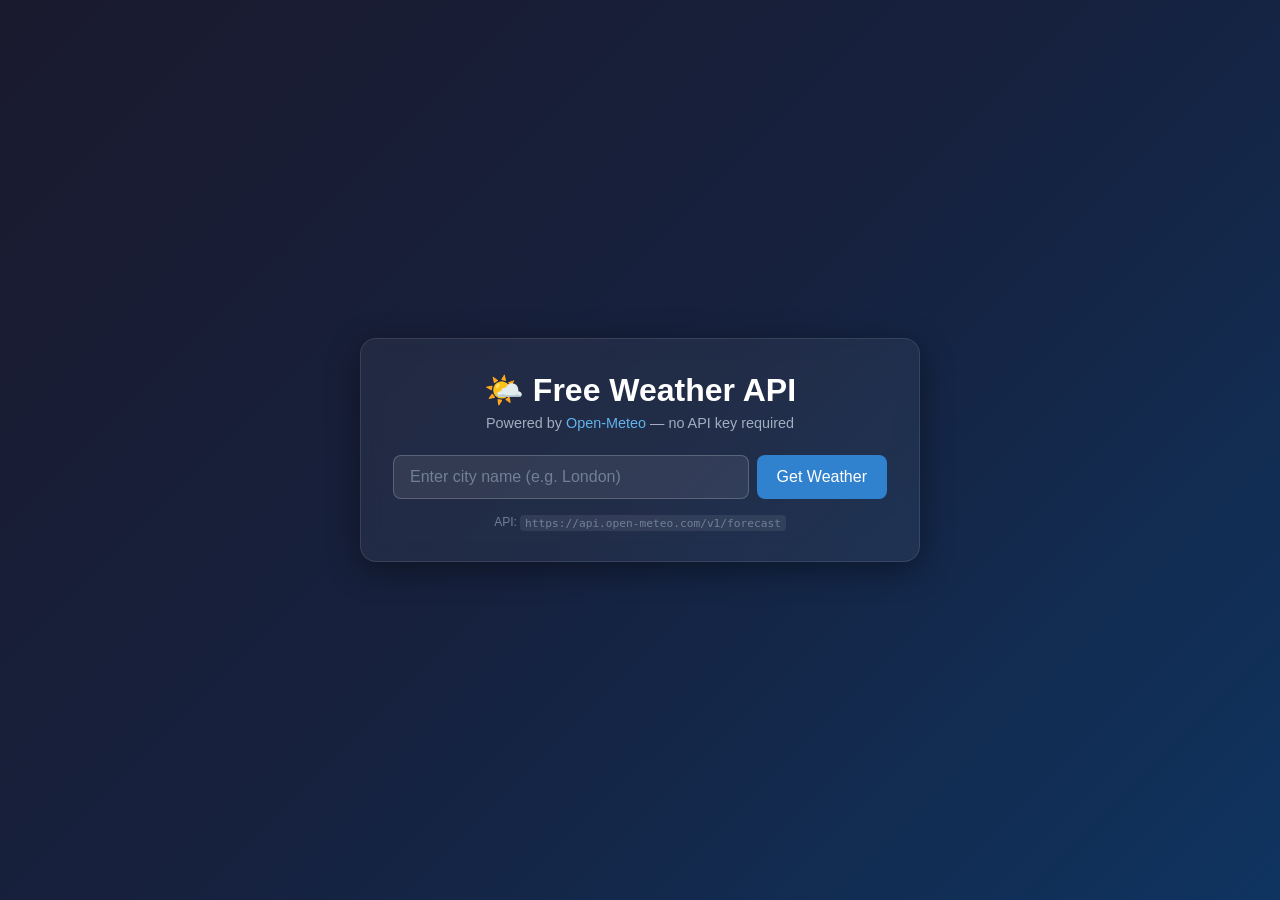
==== index.html @ 9136486c "Add free Open-Meteo weather API integration (no API key required) Co-authored-by: digitalempire7 <25" ====
<!DOCTYPE html>
<html lang="en">
<head>
  <meta charset="UTF-8" />
  <meta name="viewport" content="width=device-width, initial-scale=1.0" />
  <title>Free Weather API – Digital Empire</title>
  <link rel="stylesheet" href="style.css" />
</head>
<body>
  <div class="container">
    <h1>🌤️ Free Weather API</h1>
    <p class="subtitle">Powered by <a href="https://open-meteo.com/" target="_blank">Open-Meteo</a> — no API key required</p>

    <div class="search-box">
      <input
        type="text"
        id="city-input"
        placeholder="Enter city name (e.g. London)"
        aria-label="City name"
      />
      <button id="search-btn">Get Weather</button>
    </div>

    <div id="error-msg" class="error" hidden></div>

    <div id="result-card" class="card" hidden>
      <h2 id="city-name"></h2>
      <div class="weather-grid">
        <div class="weather-item">
          <span class="label">Temperature</span>
          <span id="temperature" class="value"></span>
        </div>
        <div class="weather-item">
          <span class="label">Feels Like</span>
          <span id="feels-like" class="value"></span>
        </div>
        <div class="weather-item">
          <span class="label">Wind Speed</span>
          <span id="wind-speed" class="value"></span>
        </div>
        <div class="weather-item">
          <span class="label">Humidity</span>
          <span id="humidity" class="value"></span>
        </div>
        <div class="weather-item">
          <span class="label">Condition</span>
          <span id="condition" class="value"></span>
        </div>
        <div class="weather-item">
          <span class="label">UV Index</span>
          <span id="uv-index" class="value"></span>
        </div>
      </div>
    </div>

    <p class="note">API: <code>https://api.open-meteo.com/v1/forecast</code></p>
  </div>

  <script src="app.js"></script>
</body>
</html>
---- style.css ----
* {
  box-sizing: border-box;
  margin: 0;
  padding: 0;
}

body {
  font-family: 'Segoe UI', Tahoma, Geneva, Verdana, sans-serif;
  background: linear-gradient(135deg, #1a1a2e 0%, #16213e 50%, #0f3460 100%);
  min-height: 100vh;
  display: flex;
  align-items: center;
  justify-content: center;
  color: #e0e0e0;
}

.container {
  background: rgba(255, 255, 255, 0.05);
  backdrop-filter: blur(10px);
  border: 1px solid rgba(255, 255, 255, 0.1);
  border-radius: 16px;
  padding: 2rem;
  width: 100%;
  max-width: 560px;
  text-align: center;
  box-shadow: 0 8px 32px rgba(0, 0, 0, 0.4);
}

h1 {
  font-size: 2rem;
  margin-bottom: 0.4rem;
  color: #ffffff;
}

.subtitle {
  font-size: 0.9rem;
  color: #a0aec0;
  margin-bottom: 1.5rem;
}

.subtitle a {
  color: #63b3ed;
  text-decoration: none;
}

.subtitle a:hover {
  text-decoration: underline;
}

.search-box {
  display: flex;
  gap: 0.5rem;
  margin-bottom: 1rem;
}

#city-input {
  flex: 1;
  padding: 0.75rem 1rem;
  border: 1px solid rgba(255, 255, 255, 0.2);
  border-radius: 8px;
  background: rgba(255, 255, 255, 0.08);
  color: #ffffff;
  font-size: 1rem;
  outline: none;
  transition: border-color 0.2s;
}

#city-input::placeholder {
  color: #718096;
}

#city-input:focus {
  border-color: #63b3ed;
}

#search-btn {
  padding: 0.75rem 1.25rem;
  background: #3182ce;
  color: #ffffff;
  border: none;
  border-radius: 8px;
  font-size: 1rem;
  cursor: pointer;
  transition: background 0.2s;
  white-space: nowrap;
}

#search-btn:hover {
  background: #2b6cb0;
}

#search-btn:disabled {
  background: #4a5568;
  cursor: not-allowed;
}

.error {
  background: rgba(245, 101, 101, 0.15);
  border: 1px solid rgba(245, 101, 101, 0.4);
  border-radius: 8px;
  padding: 0.75rem 1rem;
  color: #fc8181;
  margin-bottom: 1rem;
  font-size: 0.9rem;
}

.card {
  background: rgba(255, 255, 255, 0.07);
  border: 1px solid rgba(255, 255, 255, 0.12);
  border-radius: 12px;
  padding: 1.5rem;
  margin-bottom: 1rem;
  text-align: left;
}

.card h2 {
  font-size: 1.4rem;
  margin-bottom: 1rem;
  text-align: center;
  color: #ffffff;
}

.weather-grid {
  display: grid;
  grid-template-columns: 1fr 1fr;
  gap: 0.75rem;
}

.weather-item {
  background: rgba(255, 255, 255, 0.05);
  border-radius: 8px;
  padding: 0.75rem;
  display: flex;
  flex-direction: column;
  gap: 0.25rem;
}

.label {
  font-size: 0.75rem;
  text-transform: uppercase;
  letter-spacing: 0.05em;
  color: #a0aec0;
}

.value {
  font-size: 1.1rem;
  font-weight: 600;
  color: #ffffff;
}

.note {
  font-size: 0.75rem;
  color: #718096;
  margin-top: 0.5rem;
}

.note code {
  font-size: 0.7rem;
  background: rgba(255, 255, 255, 0.08);
  padding: 0.1rem 0.3rem;
  border-radius: 4px;
  word-break: break-all;
}

@media (max-width: 480px) {
  .container {
    margin: 1rem;
    padding: 1.5rem;
  }

  .weather-grid {
    grid-template-columns: 1fr;
  }
}
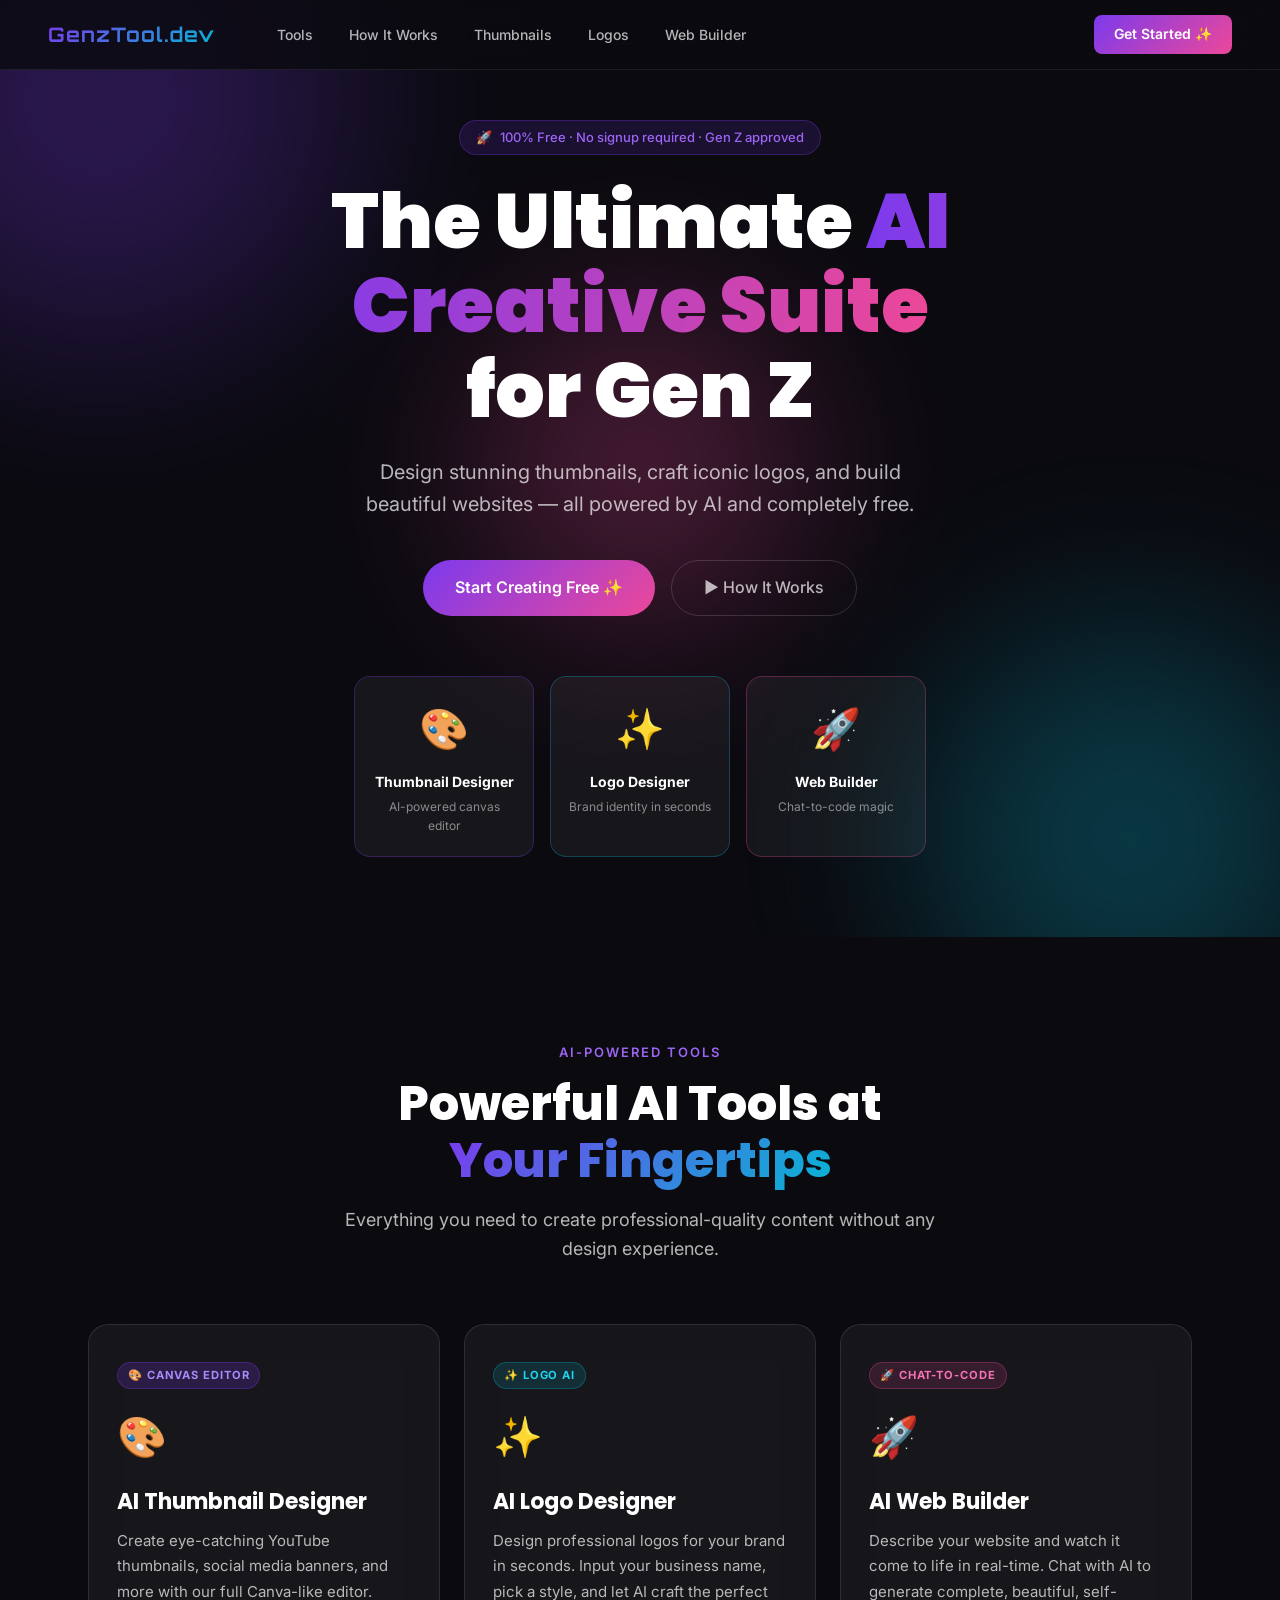
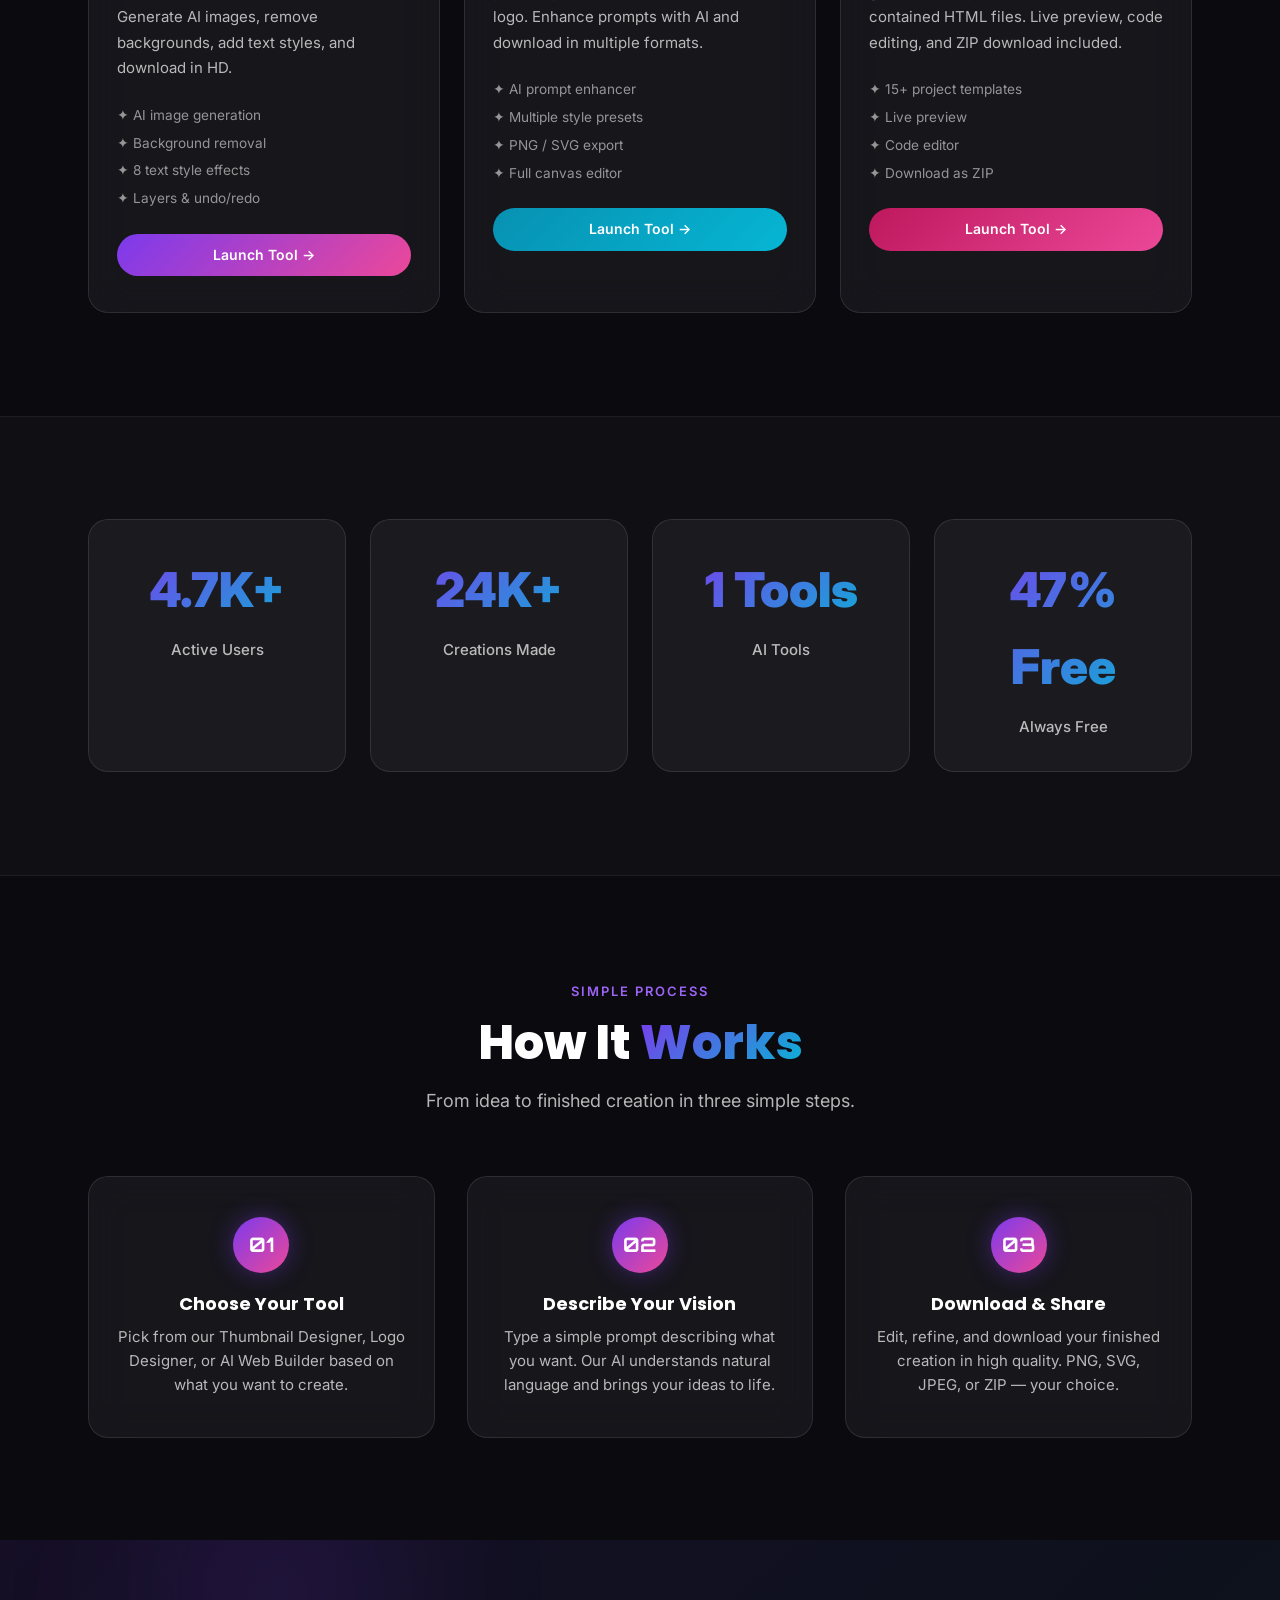
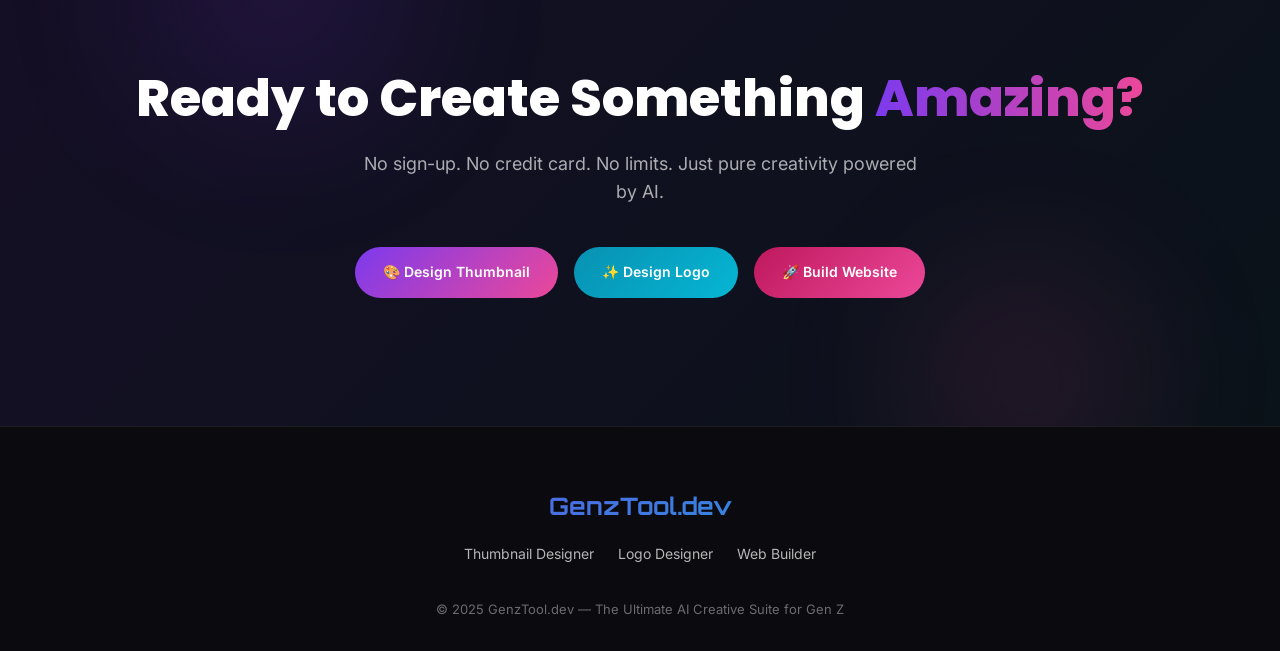
==== commit c11dc61e: "Add AI Thumbnail Designer editor page Full Canva-like canvas editor using Fabric.js 5.3.0 with dark " ====
--- a/index.html
+++ b/index.html
@@ -1,61 +1,443 @@
 <!DOCTYPE html>
 <html lang="en">
 <head>
-  <meta charset="UTF-8" />
-  <meta name="viewport" content="width=device-width, initial-scale=1.0" />
-  <title>Free Weather API – Digital Empire</title>
-  <link rel="stylesheet" href="style.css" />
+  <meta charset="UTF-8">
+  <meta name="viewport" content="width=device-width, initial-scale=1.0">
+  <meta name="description" content="GenzTool.dev - The Ultimate AI Creative Suite for Gen Z. AI Thumbnail Designer, Logo Designer, and Web Builder all in one place.">
+  <meta name="theme-color" content="#7c3aed">
+  <title>GenzTool - The Ultimate AI Creative Suite</title>
+  <link rel="stylesheet" href="css/style.css">
+  <link rel="preconnect" href="https://fonts.googleapis.com">
+  <link rel="preconnect" href="https://fonts.gstatic.com" crossorigin>
+  <link href="https://fonts.googleapis.com/css2?family=Inter:wght@300;400;500;600;700;800;900&family=Poppins:wght@300;400;500;600;700;800;900&family=Orbitron:wght@400;500;600;700;800;900&display=swap" rel="stylesheet">
+  <style>
+    /* ── Landing Page Extras ───────────────────────────────── */
+    .hero-visual {
+      position: relative;
+      z-index: 1;
+      margin-top: 60px;
+    }
+    .hero-cards-preview {
+      display: flex;
+      gap: 16px;
+      justify-content: center;
+      flex-wrap: wrap;
+      animation: fadeInUp 0.7s ease 0.45s both;
+    }
+    .preview-card {
+      width: 180px;
+      background: rgba(255,255,255,0.05);
+      border: 1px solid rgba(255,255,255,0.1);
+      border-radius: 16px;
+      padding: 20px 16px;
+      text-align: center;
+      backdrop-filter: blur(20px);
+      transition: all 0.3s ease;
+    }
+    .preview-card:hover {
+      transform: translateY(-8px) scale(1.04);
+      background: rgba(255,255,255,0.09);
+      border-color: rgba(124,58,237,0.5);
+      box-shadow: 0 20px 40px rgba(124,58,237,0.25);
+    }
+    .preview-card .icon  { font-size: 2.5rem; margin-bottom: 10px; }
+    .preview-card .title { font-size: 0.875rem; font-weight: 700; margin-bottom: 4px; }
+    .preview-card .sub   { font-size: 0.75rem; color: rgba(255,255,255,0.5); }
+
+    /* animated gradient border on preview cards */
+    .preview-card.pc-1 { border-color: rgba(124,58,237,0.3); }
+    .preview-card.pc-2 { border-color: rgba(6,182,212,0.3);  }
+    .preview-card.pc-3 { border-color: rgba(236,72,153,0.3); }
+
+    /* gradient animated hero headline */
+    .animated-gradient {
+      background: linear-gradient(270deg, #7c3aed, #06b6d4, #ec4899, #7c3aed);
+      background-size: 300% 300%;
+      -webkit-background-clip: text;
+      background-clip: text;
+      -webkit-text-fill-color: transparent;
+      animation: gradientShift 6s ease infinite;
+    }
+
+    /* full-width section wrapper */
+    .section-outer {
+      width: 100%;
+    }
+
+    /* Feature card accent colours */
+    .feature-card.fc-1:hover { box-shadow: 0 12px 40px rgba(124,58,237,0.2); }
+    .feature-card.fc-2:hover { box-shadow: 0 12px 40px rgba(6,182,212,0.2);  }
+    .feature-card.fc-3:hover { box-shadow: 0 12px 40px rgba(236,72,153,0.2); }
+
+    .feature-card .feature-badge {
+      display: inline-flex;
+      align-items: center;
+      gap: 6px;
+      padding: 4px 10px;
+      border-radius: 999px;
+      font-size: 0.7rem;
+      font-weight: 700;
+      letter-spacing: 0.08em;
+      text-transform: uppercase;
+      margin-bottom: 16px;
+    }
+    .feature-card.fc-1 .feature-badge { background: rgba(124,58,237,0.2); color: #a78bfa; border: 1px solid rgba(124,58,237,0.3); }
+    .feature-card.fc-2 .feature-badge { background: rgba(6,182,212,0.15);  color: #22d3ee; border: 1px solid rgba(6,182,212,0.3);  }
+    .feature-card.fc-3 .feature-badge { background: rgba(236,72,153,0.15); color: #f472b6; border: 1px solid rgba(236,72,153,0.3); }
+
+    /* Stats section */
+    .stats-section {
+      background: rgba(255,255,255,0.02);
+      border-top: 1px solid rgba(255,255,255,0.06);
+      border-bottom: 1px solid rgba(255,255,255,0.06);
+    }
+
+    /* How it Works connector dots */
+    .steps-section { position: relative; }
+    .steps-connector {
+      position: absolute;
+      top: 70px;
+      left: 50%;
+      transform: translateX(-50%);
+      width: 60%;
+      height: 2px;
+      background: linear-gradient(90deg, #7c3aed, #06b6d4, #ec4899);
+      opacity: 0.25;
+      pointer-events: none;
+    }
+
+    /* CTA Section */
+    .cta-section {
+      position: relative;
+      overflow: hidden;
+      text-align: center;
+      padding: clamp(80px, 10vw, 140px) clamp(16px, 4vw, 48px);
+    }
+    .cta-section .section-title { font-size: clamp(1.75rem, 4vw, 3.25rem); margin-bottom: 20px; }
+    .cta-section p { color: rgba(255,255,255,0.65); font-size: 1.125rem; max-width: 560px; margin: 0 auto 40px; }
+
+    /* Navbar hamburger (mobile) */
+    .nav-toggle { display: none; background: none; border: none; cursor: pointer; padding: 6px; }
+    .nav-toggle span { display: block; width: 22px; height: 2px; background: rgba(255,255,255,0.7); margin: 4px 0; border-radius: 1px; transition: all 0.3s; }
+
+    @media (max-width: 768px) {
+      .nav-toggle { display: block; }
+      .nav-links   { display: none; }
+    }
+  </style>
 </head>
 <body>
-  <div class="container">
-    <h1>🌤️ Free Weather API</h1>
-    <p class="subtitle">Powered by <a href="https://open-meteo.com/" target="_blank">Open-Meteo</a> — no API key required</p>
-
-    <div class="search-box">
-      <input
-        type="text"
-        id="city-input"
-        placeholder="Enter city name (e.g. London)"
-        aria-label="City name"
-      />
-      <button id="search-btn">Get Weather</button>
-    </div>
-
-    <div id="error-msg" class="error" hidden></div>
-
-    <div id="result-card" class="card" hidden>
-      <h2 id="city-name"></h2>
-      <div class="weather-grid">
-        <div class="weather-item">
-          <span class="label">Temperature</span>
-          <span id="temperature" class="value"></span>
+
+<!-- ═══════════════════════════════════════════════════════════
+     NAVIGATION
+══════════════════════════════════════════════════════════════ -->
+<nav class="navbar" id="navbar">
+  <span class="nav-logo">GenzTool.dev</span>
+  <ul class="nav-links">
+    <li><a href="#features">Tools</a></li>
+    <li><a href="#how-it-works">How It Works</a></li>
+    <li><a href="thumbnail-designer.html">Thumbnails</a></li>
+    <li><a href="logo-designer.html">Logos</a></li>
+    <li><a href="web-builder.html">Web Builder</a></li>
+  </ul>
+  <div class="nav-cta">
+    <a href="#features" class="btn-primary" style="font-size:0.875rem;padding:8px 20px;border-radius:8px;text-decoration:none;">
+      Get Started ✨
+    </a>
+  </div>
+</nav>
+
+<!-- ═══════════════════════════════════════════════════════════
+     HERO
+══════════════════════════════════════════════════════════════ -->
+<section class="hero">
+  <div class="orb-container">
+    <div class="orb orb-1"></div>
+    <div class="orb orb-2"></div>
+    <div class="orb orb-3"></div>
+  </div>
+
+  <div class="hero-content">
+    <div class="hero-badge animate-fade-in">
+      <span>🚀</span>
+      <span>100% Free · No signup required · Gen Z approved</span>
+    </div>
+
+    <h1 class="hero-title">
+      The Ultimate <span class="animated-gradient">AI Creative Suite</span><br>
+      for Gen&nbsp;Z
+    </h1>
+
+    <p class="hero-subtitle">
+      Design stunning thumbnails, craft iconic logos, and build beautiful websites — all powered by AI and completely free.
+    </p>
+
+    <div class="hero-cta">
+      <a href="#features" class="btn-primary" style="font-size:1rem;padding:14px 32px;">
+        Start Creating Free ✨
+      </a>
+      <a href="#how-it-works" class="btn-secondary" style="font-size:1rem;padding:14px 32px;text-decoration:none;display:inline-flex;align-items:center;gap:8px;">
+        ▶ How It Works
+      </a>
+    </div>
+
+    <!-- Mini preview cards -->
+    <div class="hero-visual">
+      <div class="hero-cards-preview">
+        <div class="preview-card pc-1">
+          <div class="icon">🎨</div>
+          <div class="title">Thumbnail Designer</div>
+          <div class="sub">AI-powered canvas editor</div>
         </div>
-        <div class="weather-item">
-          <span class="label">Feels Like</span>
-          <span id="feels-like" class="value"></span>
+        <div class="preview-card pc-2">
+          <div class="icon">✨</div>
+          <div class="title">Logo Designer</div>
+          <div class="sub">Brand identity in seconds</div>
         </div>
-        <div class="weather-item">
-          <span class="label">Wind Speed</span>
-          <span id="wind-speed" class="value"></span>
+        <div class="preview-card pc-3">
+          <div class="icon">🚀</div>
+          <div class="title">Web Builder</div>
+          <div class="sub">Chat-to-code magic</div>
         </div>
-        <div class="weather-item">
-          <span class="label">Humidity</span>
-          <span id="humidity" class="value"></span>
-        </div>
-        <div class="weather-item">
-          <span class="label">Condition</span>
-          <span id="condition" class="value"></span>
-        </div>
-        <div class="weather-item">
-          <span class="label">UV Index</span>
-          <span id="uv-index" class="value"></span>
-        </div>
-      </div>
-    </div>
-
-    <p class="note">API: <code>https://api.open-meteo.com/v1/forecast</code></p>
-  </div>
-
-  <script src="app.js"></script>
+      </div>
+    </div>
+  </div>
+</section>
+
+<!-- ═══════════════════════════════════════════════════════════
+     FEATURES
+══════════════════════════════════════════════════════════════ -->
+<div class="section-outer" id="features">
+  <div class="section">
+    <div class="section-header">
+      <span class="section-label">AI-Powered Tools</span>
+      <h2 class="section-title">Powerful AI Tools at<br><span class="gradient-text">Your Fingertips</span></h2>
+      <p class="section-subtitle">Everything you need to create professional-quality content without any design experience.</p>
+    </div>
+
+    <div class="features-grid">
+
+      <!-- Thumbnail Designer -->
+      <div class="glass-card feature-card fc-1" id="tool-thumbnail">
+        <span class="feature-badge">🎨 Canvas Editor</span>
+        <span class="feature-icon" style="animation-delay:0s;">🎨</span>
+        <h3 class="feature-title">AI Thumbnail Designer</h3>
+        <p class="feature-description">
+          Create eye-catching YouTube thumbnails, social media banners, and more with our full Canva-like editor. Generate AI images, remove backgrounds, add text styles, and download in HD.
+        </p>
+        <ul style="color:rgba(255,255,255,0.55);font-size:0.85rem;list-style:none;margin-bottom:24px;display:flex;flex-direction:column;gap:6px;">
+          <li>✦ AI image generation</li>
+          <li>✦ Background removal</li>
+          <li>✦ 8 text style effects</li>
+          <li>✦ Layers &amp; undo/redo</li>
+        </ul>
+        <a href="thumbnail-designer.html" class="btn-primary w-full" style="justify-content:center;text-decoration:none;display:flex;">
+          Launch Tool →
+        </a>
+      </div>
+
+      <!-- Logo Designer -->
+      <div class="glass-card feature-card fc-2" id="tool-logo">
+        <span class="feature-badge">✨ Logo AI</span>
+        <span class="feature-icon" style="animation-delay:1.5s;">✨</span>
+        <h3 class="feature-title">AI Logo Designer</h3>
+        <p class="feature-description">
+          Design professional logos for your brand in seconds. Input your business name, pick a style, and let AI craft the perfect logo. Enhance prompts with AI and download in multiple formats.
+        </p>
+        <ul style="color:rgba(255,255,255,0.55);font-size:0.85rem;list-style:none;margin-bottom:24px;display:flex;flex-direction:column;gap:6px;">
+          <li>✦ AI prompt enhancer</li>
+          <li>✦ Multiple style presets</li>
+          <li>✦ PNG / SVG export</li>
+          <li>✦ Full canvas editor</li>
+        </ul>
+        <a href="logo-designer.html" class="btn-primary w-full" style="justify-content:center;text-decoration:none;display:flex;background:linear-gradient(135deg,#0891b2,#06b6d4);">
+          Launch Tool →
+        </a>
+      </div>
+
+      <!-- Web Builder -->
+      <div class="glass-card feature-card fc-3" id="tool-web">
+        <span class="feature-badge">🚀 Chat-to-Code</span>
+        <span class="feature-icon" style="animation-delay:3s;">🚀</span>
+        <h3 class="feature-title">AI Web Builder</h3>
+        <p class="feature-description">
+          Describe your website and watch it come to life in real-time. Chat with AI to generate complete, beautiful, self-contained HTML files. Live preview, code editing, and ZIP download included.
+        </p>
+        <ul style="color:rgba(255,255,255,0.55);font-size:0.85rem;list-style:none;margin-bottom:24px;display:flex;flex-direction:column;gap:6px;">
+          <li>✦ 15+ project templates</li>
+          <li>✦ Live preview</li>
+          <li>✦ Code editor</li>
+          <li>✦ Download as ZIP</li>
+        </ul>
+        <a href="web-builder.html" class="btn-primary w-full" style="justify-content:center;text-decoration:none;display:flex;background:linear-gradient(135deg,#be185d,#ec4899);">
+          Launch Tool →
+        </a>
+      </div>
+
+    </div>
+  </div>
+</div>
+
+<!-- ═══════════════════════════════════════════════════════════
+     STATS
+══════════════════════════════════════════════════════════════ -->
+<div class="section-outer stats-section">
+  <div class="section">
+    <div class="stats-grid">
+      <div class="stat-card glass-card" data-animate>
+        <span class="stat-number" data-target="10000">0</span>
+        <span class="stat-label">Active Users</span>
+      </div>
+      <div class="stat-card glass-card" data-animate>
+        <span class="stat-number" data-target="50000">0</span>
+        <span class="stat-label">Creations Made</span>
+      </div>
+      <div class="stat-card glass-card" data-animate>
+        <span class="stat-number" data-target="3" data-suffix=" Tools">0</span>
+        <span class="stat-label">AI Tools</span>
+      </div>
+      <div class="stat-card glass-card" data-animate>
+        <span class="stat-number" data-target="100" data-suffix="% Free">0</span>
+        <span class="stat-label">Always Free</span>
+      </div>
+    </div>
+  </div>
+</div>
+
+<!-- ═══════════════════════════════════════════════════════════
+     HOW IT WORKS
+══════════════════════════════════════════════════════════════ -->
+<div class="section-outer" id="how-it-works">
+  <div class="section steps-section">
+    <div class="section-header">
+      <span class="section-label">Simple Process</span>
+      <h2 class="section-title">How It <span class="gradient-text">Works</span></h2>
+      <p class="section-subtitle">From idea to finished creation in three simple steps.</p>
+    </div>
+
+    <div class="steps-grid">
+      <div class="glass-card step-card">
+        <div class="step-number">01</div>
+        <h3 class="step-title">Choose Your Tool</h3>
+        <p class="step-desc">Pick from our Thumbnail Designer, Logo Designer, or AI Web Builder based on what you want to create.</p>
+      </div>
+      <div class="glass-card step-card">
+        <div class="step-number">02</div>
+        <h3 class="step-title">Describe Your Vision</h3>
+        <p class="step-desc">Type a simple prompt describing what you want. Our AI understands natural language and brings your ideas to life.</p>
+      </div>
+      <div class="glass-card step-card">
+        <div class="step-number">03</div>
+        <h3 class="step-title">Download &amp; Share</h3>
+        <p class="step-desc">Edit, refine, and download your finished creation in high quality. PNG, SVG, JPEG, or ZIP — your choice.</p>
+      </div>
+    </div>
+  </div>
+</div>
+
+<!-- ═══════════════════════════════════════════════════════════
+     CTA BANNER
+══════════════════════════════════════════════════════════════ -->
+<div class="section-outer" style="background:linear-gradient(135deg,rgba(124,58,237,0.1),rgba(6,182,212,0.05));">
+  <div class="cta-section">
+    <div class="orb-container">
+      <div class="orb" style="width:300px;height:300px;background:radial-gradient(circle,#7c3aed,transparent);top:-100px;left:10%;opacity:0.2;"></div>
+      <div class="orb" style="width:250px;height:250px;background:radial-gradient(circle,#ec4899,transparent);bottom:-80px;right:10%;opacity:0.2;"></div>
+    </div>
+    <h2 class="section-title" style="position:relative;z-index:2;">
+      Ready to Create Something <span class="animated-gradient">Amazing?</span>
+    </h2>
+    <p style="position:relative;z-index:2;">No sign-up. No credit card. No limits. Just pure creativity powered by AI.</p>
+    <div style="display:flex;gap:16px;justify-content:center;flex-wrap:wrap;position:relative;z-index:2;">
+      <a href="thumbnail-designer.html" class="btn-primary" style="padding:14px 28px;text-decoration:none;">🎨 Design Thumbnail</a>
+      <a href="logo-designer.html"      class="btn-primary" style="padding:14px 28px;text-decoration:none;background:linear-gradient(135deg,#0891b2,#06b6d4);">✨ Design Logo</a>
+      <a href="web-builder.html"        class="btn-primary" style="padding:14px 28px;text-decoration:none;background:linear-gradient(135deg,#be185d,#ec4899);">🚀 Build Website</a>
+    </div>
+  </div>
+</div>
+
+<!-- ═══════════════════════════════════════════════════════════
+     FOOTER
+══════════════════════════════════════════════════════════════ -->
+<footer class="footer">
+  <div class="footer-logo">GenzTool.dev</div>
+  <ul class="footer-links">
+    <li><a href="thumbnail-designer.html">Thumbnail Designer</a></li>
+    <li><a href="logo-designer.html">Logo Designer</a></li>
+    <li><a href="web-builder.html">Web Builder</a></li>
+  </ul>
+  <p class="footer-copy">© 2025 GenzTool.dev — The Ultimate AI Creative Suite for Gen Z</p>
+</footer>
+
+<!-- ═══════════════════════════════════════════════════════════
+     SCRIPTS
+══════════════════════════════════════════════════════════════ -->
+<script src="js/utils.js"></script>
+<script>
+/* ── Navbar scroll effect ─── */
+const navbar = document.getElementById('navbar');
+window.addEventListener('scroll', () => {
+  navbar.classList.toggle('scrolled', window.scrollY > 40);
+}, { passive: true });
+
+/* ── Counter animation ─── */
+function animateCounter(el) {
+  const target = parseInt(el.dataset.target, 10);
+  const suffix = el.dataset.suffix || (target >= 1000 ? '+' : '');
+  const duration = 1800;
+  const step = 16;
+  const steps = duration / step;
+  let current = 0;
+  const increment = target / steps;
+
+  const timer = setInterval(() => {
+    current = Math.min(current + increment, target);
+    if (target >= 1000) {
+      el.textContent = (current >= 1000 ? (current / 1000).toFixed(current < 10000 ? 1 : 0) + 'K' : Math.round(current)) + suffix;
+    } else {
+      el.textContent = Math.round(current) + suffix;
+    }
+    if (current >= target) clearInterval(timer);
+  }, step);
+}
+
+/* ── Intersection Observer ─── */
+const observer = new IntersectionObserver((entries) => {
+  entries.forEach(entry => {
+    if (!entry.isIntersecting) return;
+    const el = entry.target;
+
+    // Counter
+    if (el.hasAttribute('data-animate')) {
+      const num = el.querySelector('.stat-number');
+      if (num) animateCounter(num);
+    }
+
+    // Fade-in cards
+    if (el.classList.contains('glass-card') || el.classList.contains('step-card')) {
+      el.style.animation = 'fadeInUp 0.6s ease forwards';
+    }
+
+    observer.unobserve(el);
+  });
+}, { threshold: 0.15 });
+
+document.querySelectorAll('[data-animate], .glass-card, .step-card').forEach(el => {
+  el.style.opacity = '0';
+  observer.observe(el);
+});
+
+/* ── Smooth scroll for anchor links ─── */
+document.querySelectorAll('a[href^="#"]').forEach(a => {
+  a.addEventListener('click', e => {
+    const id = a.getAttribute('href').slice(1);
+    const target = document.getElementById(id);
+    if (target) {
+      e.preventDefault();
+      target.scrollIntoView({ behavior: 'smooth', block: 'start' });
+    }
+  });
+});
+</script>
 </body>
 </html>
--- a/css/style.css
+++ b/css/style.css
@@ -0,0 +1,1656 @@
+/* ============================================================
+   GenzTool.dev - Shared Stylesheet
+   ============================================================ */
+
+@import url('https://fonts.googleapis.com/css2?family=Inter:wght@300;400;500;600;700;800;900&family=Poppins:wght@300;400;500;600;700;800;900&family=Orbitron:wght@400;500;600;700;800;900&display=swap');
+
+/* ── CSS Variables ─────────────────────────────────────────── */
+:root {
+  --bg-primary:       #0a0a0f;
+  --bg-secondary:     #0f0f1a;
+  --bg-tertiary:      #13131f;
+  --purple:           #7c3aed;
+  --purple-light:     #9d64f5;
+  --purple-dark:      #5b21b6;
+  --cyan:             #06b6d4;
+  --cyan-light:       #22d3ee;
+  --pink:             #ec4899;
+  --pink-light:       #f472b6;
+  --green:            #10b981;
+  --orange:           #f59e0b;
+  --red:              #ef4444;
+  --text-primary:     #ffffff;
+  --text-secondary:   rgba(255,255,255,0.7);
+  --text-muted:       rgba(255,255,255,0.4);
+  --border:           rgba(255,255,255,0.08);
+  --border-light:     rgba(255,255,255,0.15);
+  --card-bg:          rgba(255,255,255,0.04);
+  --card-bg-hover:    rgba(255,255,255,0.08);
+  --glass-bg:         rgba(255,255,255,0.05);
+  --glass-border:     rgba(255,255,255,0.1);
+  --grad-primary:     linear-gradient(135deg, #7c3aed, #06b6d4);
+  --grad-button:      linear-gradient(135deg, #7c3aed, #ec4899);
+  --grad-hero:        linear-gradient(135deg, #7c3aed 0%, #06b6d4 50%, #ec4899 100%);
+  --shadow-sm:        0 2px 8px rgba(0,0,0,0.3);
+  --shadow-md:        0 8px 24px rgba(0,0,0,0.4);
+  --shadow-lg:        0 20px 60px rgba(0,0,0,0.5);
+  --shadow-glow:      0 0 30px rgba(124,58,237,0.3);
+  --radius-sm:        6px;
+  --radius-md:        12px;
+  --radius-lg:        20px;
+  --radius-xl:        32px;
+  --radius-full:      9999px;
+  --transition:       all 0.25s cubic-bezier(0.4, 0, 0.2, 1);
+  --transition-slow:  all 0.4s cubic-bezier(0.4, 0, 0.2, 1);
+  --font-main:        'Inter', sans-serif;
+  --font-display:     'Poppins', sans-serif;
+  --font-mono:        'Orbitron', monospace;
+}
+
+/* ── Reset & Base ──────────────────────────────────────────── */
+*, *::before, *::after {
+  box-sizing: border-box;
+  margin: 0;
+  padding: 0;
+}
+
+html {
+  scroll-behavior: smooth;
+  -webkit-text-size-adjust: 100%;
+}
+
+body {
+  font-family: var(--font-main);
+  background: var(--bg-primary);
+  color: var(--text-primary);
+  line-height: 1.6;
+  min-height: 100vh;
+  overflow-x: hidden;
+  -webkit-font-smoothing: antialiased;
+  -moz-osx-font-smoothing: grayscale;
+}
+
+a {
+  color: var(--cyan);
+  text-decoration: none;
+  transition: var(--transition);
+}
+a:hover { color: var(--cyan-light); }
+
+img { max-width: 100%; height: auto; display: block; }
+
+button {
+  font-family: var(--font-main);
+  cursor: pointer;
+  border: none;
+  background: none;
+  transition: var(--transition);
+}
+
+input, textarea, select {
+  font-family: var(--font-main);
+  background: rgba(255,255,255,0.06);
+  border: 1px solid var(--border);
+  color: var(--text-primary);
+  border-radius: var(--radius-sm);
+  transition: var(--transition);
+  outline: none;
+}
+
+input:focus, textarea:focus, select:focus {
+  border-color: var(--purple);
+  box-shadow: 0 0 0 3px rgba(124,58,237,0.2);
+}
+
+select option {
+  background: #1a1a2e;
+  color: var(--text-primary);
+}
+
+h1, h2, h3, h4, h5, h6 {
+  font-family: var(--font-display);
+  line-height: 1.2;
+  font-weight: 700;
+}
+
+/* ── Glassmorphism Card ────────────────────────────────────── */
+.glass-card {
+  background: var(--glass-bg);
+  backdrop-filter: blur(20px);
+  -webkit-backdrop-filter: blur(20px);
+  border: 1px solid var(--glass-border);
+  border-radius: var(--radius-lg);
+  transition: var(--transition);
+}
+
+.glass-card:hover {
+  background: rgba(255,255,255,0.08);
+  border-color: rgba(124,58,237,0.4);
+  box-shadow: 0 8px 32px rgba(124,58,237,0.15);
+  transform: translateY(-4px);
+}
+
+/* ── Gradient Text ─────────────────────────────────────────── */
+.gradient-text {
+  background: var(--grad-primary);
+  -webkit-background-clip: text;
+  background-clip: text;
+  -webkit-text-fill-color: transparent;
+  color: transparent;
+}
+
+.gradient-text-hero {
+  background: var(--grad-hero);
+  -webkit-background-clip: text;
+  background-clip: text;
+  -webkit-text-fill-color: transparent;
+  color: transparent;
+}
+
+/* ── Buttons ───────────────────────────────────────────────── */
+.btn-primary {
+  display: inline-flex;
+  align-items: center;
+  gap: 8px;
+  padding: 10px 20px;
+  background: var(--grad-button);
+  border: none;
+  border-radius: var(--radius-full);
+  color: white;
+  font-weight: 600;
+  font-size: 0.875rem;
+  cursor: pointer;
+  position: relative;
+  overflow: hidden;
+  transition: var(--transition);
+  white-space: nowrap;
+}
+
+.btn-primary::before {
+  content: '';
+  position: absolute;
+  inset: 0;
+  background: rgba(255,255,255,0);
+  transition: var(--transition);
+}
+
+.btn-primary:hover {
+  transform: translateY(-2px);
+  box-shadow: 0 8px 24px rgba(124,58,237,0.5);
+}
+.btn-primary:hover::before { background: rgba(255,255,255,0.1); }
+.btn-primary:active { transform: translateY(0); }
+
+.btn-secondary {
+  display: inline-flex;
+  align-items: center;
+  gap: 8px;
+  padding: 10px 20px;
+  background: transparent;
+  border: 1px solid var(--border-light);
+  border-radius: var(--radius-full);
+  color: var(--text-secondary);
+  font-weight: 500;
+  font-size: 0.875rem;
+  cursor: pointer;
+  transition: var(--transition);
+  white-space: nowrap;
+}
+
+.btn-secondary:hover {
+  border-color: var(--purple);
+  color: var(--text-primary);
+  background: rgba(124,58,237,0.1);
+  transform: translateY(-1px);
+}
+
+.btn-ghost {
+  display: inline-flex;
+  align-items: center;
+  gap: 6px;
+  padding: 8px 14px;
+  background: rgba(255,255,255,0.05);
+  border: 1px solid var(--border);
+  border-radius: var(--radius-sm);
+  color: var(--text-secondary);
+  font-size: 0.8125rem;
+  cursor: pointer;
+  transition: var(--transition);
+}
+
+.btn-ghost:hover {
+  background: rgba(255,255,255,0.1);
+  color: var(--text-primary);
+  border-color: var(--border-light);
+}
+
+.btn-icon {
+  display: inline-flex;
+  align-items: center;
+  justify-content: center;
+  width: 36px;
+  height: 36px;
+  background: rgba(255,255,255,0.06);
+  border: 1px solid var(--border);
+  border-radius: var(--radius-sm);
+  color: var(--text-secondary);
+  font-size: 1rem;
+  cursor: pointer;
+  transition: var(--transition);
+  flex-shrink: 0;
+}
+
+.btn-icon:hover {
+  background: rgba(124,58,237,0.2);
+  border-color: var(--purple);
+  color: var(--text-primary);
+}
+
+/* ── Toast Notifications ───────────────────────────────────── */
+#toast-container {
+  position: fixed;
+  top: 20px;
+  right: 20px;
+  z-index: 10000;
+  display: flex;
+  flex-direction: column;
+  gap: 10px;
+  pointer-events: none;
+}
+
+.toast {
+  display: flex;
+  align-items: center;
+  gap: 10px;
+  padding: 12px 18px;
+  background: rgba(15,15,26,0.95);
+  backdrop-filter: blur(20px);
+  border: 1px solid var(--border);
+  border-radius: var(--radius-md);
+  color: var(--text-primary);
+  font-size: 0.875rem;
+  font-weight: 500;
+  max-width: 360px;
+  box-shadow: var(--shadow-md);
+  animation: slideInRight 0.3s ease forwards;
+  pointer-events: all;
+  cursor: pointer;
+  border-left-width: 3px;
+}
+
+.toast.success { border-left-color: var(--green); }
+.toast.error   { border-left-color: var(--red); }
+.toast.info    { border-left-color: var(--cyan); }
+.toast.warning { border-left-color: var(--orange); }
+
+.toast .toast-icon { font-size: 1.125rem; flex-shrink: 0; }
+.toast.success .toast-icon { color: var(--green); }
+.toast.error .toast-icon   { color: var(--red); }
+.toast.info .toast-icon    { color: var(--cyan); }
+.toast.warning .toast-icon { color: var(--orange); }
+
+.toast.removing { animation: slideOutRight 0.3s ease forwards; }
+
+/* ── Navigation ────────────────────────────────────────────── */
+.navbar {
+  position: fixed;
+  top: 0;
+  left: 0;
+  right: 0;
+  z-index: 1000;
+  height: 70px;
+  display: flex;
+  align-items: center;
+  padding: 0 clamp(16px, 4vw, 48px);
+  background: rgba(10,10,15,0.8);
+  backdrop-filter: blur(20px);
+  border-bottom: 1px solid var(--border);
+  transition: var(--transition);
+}
+
+.navbar.scrolled {
+  background: rgba(10,10,15,0.98);
+  box-shadow: var(--shadow-md);
+}
+
+.nav-logo {
+  font-family: var(--font-mono);
+  font-size: 1.25rem;
+  font-weight: 700;
+  background: var(--grad-primary);
+  -webkit-background-clip: text;
+  background-clip: text;
+  -webkit-text-fill-color: transparent;
+  letter-spacing: 0.05em;
+  margin-right: 48px;
+  white-space: nowrap;
+}
+
+.nav-links {
+  display: flex;
+  align-items: center;
+  gap: 8px;
+  flex: 1;
+  list-style: none;
+}
+
+.nav-links a {
+  padding: 6px 14px;
+  color: var(--text-secondary);
+  font-size: 0.875rem;
+  font-weight: 500;
+  border-radius: var(--radius-full);
+  transition: var(--transition);
+}
+
+.nav-links a:hover {
+  color: var(--text-primary);
+  background: rgba(255,255,255,0.06);
+}
+
+.nav-links a.active {
+  color: var(--text-primary);
+  background: rgba(124,58,237,0.15);
+  border: 1px solid rgba(124,58,237,0.3);
+}
+
+.nav-cta { margin-left: auto; }
+
+/* ── Hero Section ──────────────────────────────────────────── */
+.hero {
+  min-height: 100vh;
+  display: flex;
+  align-items: center;
+  justify-content: center;
+  text-align: center;
+  padding: 120px clamp(16px, 4vw, 48px) 80px;
+  position: relative;
+  overflow: hidden;
+}
+
+.hero-content {
+  position: relative;
+  z-index: 2;
+  max-width: 900px;
+  margin: 0 auto;
+}
+
+.hero-badge {
+  display: inline-flex;
+  align-items: center;
+  gap: 8px;
+  padding: 6px 16px;
+  background: rgba(124,58,237,0.15);
+  border: 1px solid rgba(124,58,237,0.3);
+  border-radius: var(--radius-full);
+  font-size: 0.8125rem;
+  font-weight: 500;
+  color: var(--purple-light);
+  margin-bottom: 24px;
+  animation: fadeInUp 0.6s ease forwards;
+}
+
+.hero-title {
+  font-size: clamp(2.5rem, 6vw, 5rem);
+  font-weight: 900;
+  line-height: 1.1;
+  margin-bottom: 24px;
+  animation: fadeInUp 0.6s ease 0.1s both;
+}
+
+.hero-subtitle {
+  font-size: clamp(1rem, 2vw, 1.25rem);
+  color: var(--text-secondary);
+  max-width: 600px;
+  margin: 0 auto 40px;
+  animation: fadeInUp 0.6s ease 0.2s both;
+}
+
+.hero-cta {
+  display: flex;
+  gap: 16px;
+  justify-content: center;
+  flex-wrap: wrap;
+  animation: fadeInUp 0.6s ease 0.3s both;
+}
+
+.hero-cta .btn-primary { padding: 14px 32px; font-size: 1rem; }
+.hero-cta .btn-secondary { padding: 14px 32px; font-size: 1rem; }
+
+/* ── Orb Backgrounds ───────────────────────────────────────── */
+.orb-container {
+  position: absolute;
+  inset: 0;
+  overflow: hidden;
+  pointer-events: none;
+  z-index: 0;
+}
+
+.orb {
+  position: absolute;
+  border-radius: 50%;
+  filter: blur(80px);
+  opacity: 0.35;
+  animation: float 8s ease-in-out infinite;
+}
+
+.orb-1 {
+  width: 600px; height: 600px;
+  background: radial-gradient(circle, #7c3aed, transparent);
+  top: -200px; left: -200px;
+  animation-delay: 0s;
+}
+.orb-2 {
+  width: 500px; height: 500px;
+  background: radial-gradient(circle, #06b6d4, transparent);
+  bottom: -150px; right: -100px;
+  animation-delay: -3s;
+}
+.orb-3 {
+  width: 400px; height: 400px;
+  background: radial-gradient(circle, #ec4899, transparent);
+  top: 50%; left: 50%;
+  transform: translate(-50%, -50%);
+  animation-delay: -6s;
+}
+
+/* ── Section Styles ────────────────────────────────────────── */
+.section {
+  padding: clamp(60px, 8vw, 120px) clamp(16px, 4vw, 48px);
+  max-width: 1200px;
+  margin: 0 auto;
+}
+
+.section-header {
+  text-align: center;
+  margin-bottom: 60px;
+}
+
+.section-label {
+  display: inline-block;
+  font-size: 0.8125rem;
+  font-weight: 600;
+  letter-spacing: 0.15em;
+  text-transform: uppercase;
+  color: var(--purple-light);
+  margin-bottom: 12px;
+}
+
+.section-title {
+  font-size: clamp(1.75rem, 4vw, 3rem);
+  font-weight: 800;
+  margin-bottom: 16px;
+}
+
+.section-subtitle {
+  font-size: 1.125rem;
+  color: var(--text-secondary);
+  max-width: 600px;
+  margin: 0 auto;
+}
+
+/* ── Feature Cards ─────────────────────────────────────────── */
+.features-grid {
+  display: grid;
+  grid-template-columns: repeat(auto-fit, minmax(300px, 1fr));
+  gap: 24px;
+}
+
+.feature-card {
+  padding: 36px 28px;
+  position: relative;
+  overflow: hidden;
+  cursor: pointer;
+}
+
+.feature-card::before {
+  content: '';
+  position: absolute;
+  inset: 0;
+  background: var(--grad-primary);
+  opacity: 0;
+  transition: var(--transition);
+  border-radius: inherit;
+}
+
+.feature-card:hover::before { opacity: 0.05; }
+
+.feature-icon {
+  font-size: 2.5rem;
+  margin-bottom: 20px;
+  display: block;
+  animation: float 4s ease-in-out infinite;
+}
+
+.feature-title {
+  font-size: 1.375rem;
+  font-weight: 700;
+  margin-bottom: 12px;
+}
+
+.feature-description {
+  color: var(--text-secondary);
+  font-size: 0.9375rem;
+  line-height: 1.7;
+  margin-bottom: 24px;
+}
+
+/* ── Stats Section ─────────────────────────────────────────── */
+.stats-grid {
+  display: grid;
+  grid-template-columns: repeat(auto-fit, minmax(160px, 1fr));
+  gap: 24px;
+}
+
+.stat-card {
+  text-align: center;
+  padding: 32px 24px;
+}
+
+.stat-number {
+  font-size: clamp(2rem, 4vw, 3rem);
+  font-weight: 900;
+  background: var(--grad-primary);
+  -webkit-background-clip: text;
+  background-clip: text;
+  -webkit-text-fill-color: transparent;
+  margin-bottom: 8px;
+  display: block;
+}
+
+.stat-label {
+  color: var(--text-secondary);
+  font-size: 0.9375rem;
+  font-weight: 500;
+}
+
+/* ── Steps Section ─────────────────────────────────────────── */
+.steps-grid {
+  display: grid;
+  grid-template-columns: repeat(auto-fit, minmax(240px, 1fr));
+  gap: 32px;
+  position: relative;
+}
+
+.step-card {
+  text-align: center;
+  padding: 40px 28px;
+}
+
+.step-number {
+  width: 56px;
+  height: 56px;
+  background: var(--grad-button);
+  border-radius: 50%;
+  display: flex;
+  align-items: center;
+  justify-content: center;
+  font-family: var(--font-mono);
+  font-size: 1.25rem;
+  font-weight: 700;
+  margin: 0 auto 20px;
+  box-shadow: 0 0 24px rgba(124,58,237,0.4);
+}
+
+.step-title {
+  font-size: 1.125rem;
+  font-weight: 700;
+  margin-bottom: 10px;
+}
+
+.step-desc {
+  color: var(--text-secondary);
+  font-size: 0.9375rem;
+  line-height: 1.6;
+}
+
+/* ── Footer ────────────────────────────────────────────────── */
+.footer {
+  padding: 60px clamp(16px, 4vw, 48px) 32px;
+  border-top: 1px solid var(--border);
+  text-align: center;
+}
+
+.footer-logo {
+  font-family: var(--font-mono);
+  font-size: 1.5rem;
+  font-weight: 700;
+  background: var(--grad-primary);
+  -webkit-background-clip: text;
+  background-clip: text;
+  -webkit-text-fill-color: transparent;
+  margin-bottom: 16px;
+}
+
+.footer-links {
+  display: flex;
+  gap: 24px;
+  justify-content: center;
+  flex-wrap: wrap;
+  list-style: none;
+  margin-bottom: 32px;
+}
+
+.footer-links a {
+  color: var(--text-secondary);
+  font-size: 0.875rem;
+  transition: var(--transition);
+}
+.footer-links a:hover { color: var(--text-primary); }
+
+.footer-copy {
+  color: var(--text-muted);
+  font-size: 0.8125rem;
+}
+
+/* ── Editor Toolbar ────────────────────────────────────────── */
+.editor-toolbar {
+  height: 56px;
+  background: rgba(10,10,15,0.97);
+  border-bottom: 1px solid var(--border);
+  display: flex;
+  align-items: center;
+  padding: 0 16px;
+  gap: 10px;
+  z-index: 100;
+  flex-shrink: 0;
+  position: relative;
+}
+
+.editor-title {
+  font-size: 0.9375rem;
+  font-weight: 600;
+  color: var(--text-secondary);
+  white-space: nowrap;
+  flex-shrink: 0;
+}
+
+.toolbar-actions {
+  display: flex;
+  align-items: center;
+  gap: 8px;
+  margin-left: auto;
+  flex-wrap: wrap;
+}
+
+.toolbar-actions select,
+.toolbar-actions input {
+  padding: 6px 10px;
+  font-size: 0.8125rem;
+  height: 34px;
+  background: rgba(255,255,255,0.06);
+  border: 1px solid var(--border);
+  border-radius: var(--radius-sm);
+  color: var(--text-primary);
+  cursor: pointer;
+}
+
+.toolbar-actions button {
+  height: 34px;
+  padding: 0 12px;
+  font-size: 0.8125rem;
+  font-weight: 500;
+  border-radius: var(--radius-sm);
+  border: 1px solid var(--border);
+  background: rgba(255,255,255,0.06);
+  color: var(--text-secondary);
+  cursor: pointer;
+  white-space: nowrap;
+  transition: var(--transition);
+}
+
+.toolbar-actions button:hover {
+  background: rgba(255,255,255,0.1);
+  color: var(--text-primary);
+  border-color: var(--border-light);
+}
+
+.toolbar-actions .btn-primary {
+  height: 34px;
+  padding: 0 16px;
+  border-radius: var(--radius-sm);
+  font-size: 0.8125rem;
+}
+
+.back-btn {
+  display: inline-flex;
+  align-items: center;
+  gap: 6px;
+  padding: 6px 14px;
+  background: rgba(255,255,255,0.05);
+  border: 1px solid var(--border);
+  border-radius: var(--radius-sm);
+  color: var(--text-secondary);
+  font-size: 0.8125rem;
+  font-weight: 500;
+  transition: var(--transition);
+  white-space: nowrap;
+  text-decoration: none;
+}
+.back-btn:hover {
+  background: rgba(255,255,255,0.1);
+  color: var(--text-primary);
+  border-color: var(--border-light);
+}
+
+/* ── Editor Layout ─────────────────────────────────────────── */
+.editor-page {
+  display: flex;
+  flex-direction: column;
+  height: 100vh;
+  overflow: hidden;
+}
+
+.editor-layout {
+  flex: 1;
+  display: grid;
+  grid-template-columns: 280px 1fr 280px;
+  overflow: hidden;
+  min-height: 0;
+}
+
+/* ── Sidebar ───────────────────────────────────────────────── */
+.editor-sidebar {
+  background: rgba(10,10,15,0.98);
+  border-right: 1px solid var(--border);
+  display: flex;
+  flex-direction: column;
+  overflow: hidden;
+}
+
+.properties-panel {
+  background: rgba(10,10,15,0.98);
+  border-left: 1px solid var(--border);
+  overflow-y: auto;
+  padding: 16px;
+}
+
+.sidebar-tabs {
+  display: flex;
+  flex-direction: column;
+  gap: 2px;
+  padding: 10px 8px;
+  border-bottom: 1px solid var(--border);
+  flex-shrink: 0;
+  overflow-y: auto;
+  max-height: 420px;
+}
+
+.sidebar-tab {
+  display: flex;
+  align-items: center;
+  gap: 8px;
+  padding: 9px 12px;
+  border-radius: var(--radius-sm);
+  border: none;
+  background: transparent;
+  color: var(--text-secondary);
+  font-size: 0.8125rem;
+  font-weight: 500;
+  cursor: pointer;
+  text-align: left;
+  transition: var(--transition);
+  white-space: nowrap;
+}
+
+.sidebar-tab:hover {
+  background: rgba(255,255,255,0.06);
+  color: var(--text-primary);
+}
+
+.sidebar-tab.active {
+  background: rgba(124,58,237,0.2);
+  color: var(--purple-light);
+  border: 1px solid rgba(124,58,237,0.3);
+}
+
+.sidebar-panel {
+  flex: 1;
+  overflow-y: auto;
+  padding: 16px;
+  display: none;
+}
+.sidebar-panel.active { display: block; }
+
+.sidebar-panel h4 {
+  font-size: 0.75rem;
+  font-weight: 600;
+  letter-spacing: 0.1em;
+  text-transform: uppercase;
+  color: var(--text-muted);
+  margin-bottom: 10px;
+  margin-top: 18px;
+}
+.sidebar-panel h4:first-child { margin-top: 0; }
+
+/* ── Canvas Area ───────────────────────────────────────────── */
+.canvas-area {
+  background: #111118;
+  display: flex;
+  align-items: center;
+  justify-content: center;
+  overflow: auto;
+  padding: 24px;
+  position: relative;
+}
+
+.canvas-wrapper {
+  box-shadow: 0 20px 60px rgba(0,0,0,0.6);
+  border-radius: 4px;
+  overflow: hidden;
+  flex-shrink: 0;
+}
+
+.canvas-wrapper canvas {
+  display: block;
+}
+
+/* ── Properties Panel ──────────────────────────────────────── */
+.prop-group {
+  margin-bottom: 20px;
+}
+
+.prop-group-title {
+  font-size: 0.6875rem;
+  font-weight: 700;
+  letter-spacing: 0.12em;
+  text-transform: uppercase;
+  color: var(--text-muted);
+  margin-bottom: 10px;
+  padding-bottom: 6px;
+  border-bottom: 1px solid var(--border);
+}
+
+.prop-row {
+  display: flex;
+  gap: 8px;
+  margin-bottom: 8px;
+  align-items: center;
+}
+
+.prop-label {
+  font-size: 0.75rem;
+  color: var(--text-muted);
+  width: 56px;
+  flex-shrink: 0;
+}
+
+.prop-input {
+  flex: 1;
+  padding: 6px 8px;
+  font-size: 0.8125rem;
+  background: rgba(255,255,255,0.06);
+  border: 1px solid var(--border);
+  border-radius: var(--radius-sm);
+  color: var(--text-primary);
+  transition: var(--transition);
+}
+.prop-input:focus {
+  border-color: var(--purple);
+  box-shadow: 0 0 0 2px rgba(124,58,237,0.2);
+}
+
+.prop-color {
+  width: 36px;
+  height: 28px;
+  padding: 2px;
+  border-radius: var(--radius-sm);
+  cursor: pointer;
+  background: rgba(255,255,255,0.06);
+  border: 1px solid var(--border);
+}
+
+.prop-select {
+  flex: 1;
+  padding: 6px 8px;
+  font-size: 0.8125rem;
+  background: rgba(255,255,255,0.06);
+  border: 1px solid var(--border);
+  border-radius: var(--radius-sm);
+  color: var(--text-primary);
+}
+
+.prop-section {
+  margin-bottom: 16px;
+}
+
+/* ── Form Controls ─────────────────────────────────────────── */
+.form-group {
+  margin-bottom: 14px;
+}
+
+.form-label {
+  display: block;
+  font-size: 0.75rem;
+  font-weight: 600;
+  color: var(--text-secondary);
+  margin-bottom: 6px;
+  text-transform: uppercase;
+  letter-spacing: 0.06em;
+}
+
+.form-input {
+  width: 100%;
+  padding: 9px 12px;
+  font-size: 0.875rem;
+  background: rgba(255,255,255,0.06);
+  border: 1px solid var(--border);
+  border-radius: var(--radius-sm);
+  color: var(--text-primary);
+  transition: var(--transition);
+}
+
+.form-input:focus {
+  border-color: var(--purple);
+  box-shadow: 0 0 0 3px rgba(124,58,237,0.15);
+}
+
+.form-textarea {
+  width: 100%;
+  padding: 9px 12px;
+  font-size: 0.875rem;
+  background: rgba(255,255,255,0.06);
+  border: 1px solid var(--border);
+  border-radius: var(--radius-sm);
+  color: var(--text-primary);
+  resize: vertical;
+  min-height: 80px;
+  transition: var(--transition);
+  font-family: var(--font-main);
+  line-height: 1.5;
+}
+
+.form-textarea:focus {
+  border-color: var(--purple);
+  box-shadow: 0 0 0 3px rgba(124,58,237,0.15);
+}
+
+.form-select {
+  width: 100%;
+  padding: 9px 12px;
+  font-size: 0.875rem;
+  background: rgba(255,255,255,0.06);
+  border: 1px solid var(--border);
+  border-radius: var(--radius-sm);
+  color: var(--text-primary);
+  cursor: pointer;
+  transition: var(--transition);
+}
+
+.form-select:focus {
+  border-color: var(--purple);
+  box-shadow: 0 0 0 3px rgba(124,58,237,0.15);
+}
+
+/* ── Shapes Grid ───────────────────────────────────────────── */
+.shapes-grid {
+  display: grid;
+  grid-template-columns: repeat(4, 1fr);
+  gap: 8px;
+}
+
+.shape-btn {
+  aspect-ratio: 1;
+  display: flex;
+  flex-direction: column;
+  align-items: center;
+  justify-content: center;
+  gap: 4px;
+  background: rgba(255,255,255,0.05);
+  border: 1px solid var(--border);
+  border-radius: var(--radius-sm);
+  color: var(--text-secondary);
+  font-size: 0.875rem;
+  cursor: pointer;
+  transition: var(--transition);
+  padding: 8px 4px;
+}
+
+.shape-btn span:first-child { font-size: 1.25rem; }
+.shape-btn span:last-child  { font-size: 0.625rem; }
+
+.shape-btn:hover {
+  background: rgba(124,58,237,0.2);
+  border-color: var(--purple);
+  color: var(--text-primary);
+  transform: translateY(-2px);
+}
+
+/* ── Templates Grid ────────────────────────────────────────── */
+.templates-grid {
+  display: grid;
+  grid-template-columns: repeat(2, 1fr);
+  gap: 10px;
+}
+
+.template-card {
+  aspect-ratio: 16/9;
+  border-radius: var(--radius-sm);
+  cursor: pointer;
+  display: flex;
+  align-items: center;
+  justify-content: center;
+  font-size: 0.75rem;
+  font-weight: 600;
+  color: white;
+  text-shadow: 0 1px 4px rgba(0,0,0,0.5);
+  transition: var(--transition);
+  border: 2px solid transparent;
+  overflow: hidden;
+  position: relative;
+}
+
+.template-card:hover {
+  transform: scale(1.04);
+  border-color: var(--purple-light);
+  box-shadow: 0 4px 16px rgba(124,58,237,0.4);
+}
+
+.template-card span {
+  position: relative;
+  z-index: 1;
+  text-align: center;
+  padding: 4px;
+}
+
+/* ── Layer Items ───────────────────────────────────────────── */
+.layer-item {
+  display: flex;
+  align-items: center;
+  gap: 8px;
+  padding: 7px 10px;
+  border-radius: var(--radius-sm);
+  cursor: pointer;
+  transition: var(--transition);
+  border: 1px solid transparent;
+}
+
+.layer-item:hover {
+  background: rgba(255,255,255,0.06);
+  border-color: var(--border);
+}
+
+.layer-item.selected {
+  background: rgba(124,58,237,0.15);
+  border-color: rgba(124,58,237,0.3);
+}
+
+.layer-icon { font-size: 1rem; flex-shrink: 0; }
+.layer-name {
+  flex: 1;
+  font-size: 0.8125rem;
+  color: var(--text-secondary);
+  overflow: hidden;
+  text-overflow: ellipsis;
+  white-space: nowrap;
+}
+
+.layer-actions {
+  display: flex;
+  gap: 4px;
+  opacity: 0;
+  transition: var(--transition);
+}
+.layer-item:hover .layer-actions { opacity: 1; }
+
+.layer-actions button {
+  width: 24px;
+  height: 24px;
+  display: flex;
+  align-items: center;
+  justify-content: center;
+  border-radius: 4px;
+  font-size: 0.75rem;
+  background: rgba(255,255,255,0.06);
+  border: 1px solid var(--border);
+  color: var(--text-secondary);
+  cursor: pointer;
+  transition: var(--transition);
+}
+.layer-actions button:hover {
+  background: rgba(239,68,68,0.2);
+  border-color: var(--red);
+  color: var(--red);
+}
+
+/* ── Text Style Buttons ────────────────────────────────────── */
+.text-style-grid {
+  display: grid;
+  grid-template-columns: repeat(2, 1fr);
+  gap: 8px;
+}
+
+.text-style-btn {
+  padding: 10px 8px;
+  border-radius: var(--radius-sm);
+  cursor: pointer;
+  font-size: 0.8125rem;
+  font-weight: 700;
+  text-align: center;
+  border: 1px solid rgba(255,255,255,0.1);
+  transition: var(--transition);
+  background: rgba(255,255,255,0.04);
+}
+.text-style-btn:hover { transform: scale(1.04); filter: brightness(1.15); }
+
+/* ── Gradient Swatches ─────────────────────────────────────── */
+.gradient-swatches {
+  display: grid;
+  grid-template-columns: repeat(4, 1fr);
+  gap: 8px;
+}
+
+.swatch {
+  aspect-ratio: 1;
+  border-radius: var(--radius-sm);
+  cursor: pointer;
+  border: 2px solid transparent;
+  transition: var(--transition);
+}
+.swatch:hover {
+  transform: scale(1.12);
+  border-color: white;
+  box-shadow: 0 4px 12px rgba(0,0,0,0.4);
+}
+
+/* ── Loading Overlay ───────────────────────────────────────── */
+.loading-overlay {
+  position: fixed;
+  inset: 0;
+  background: rgba(10,10,15,0.85);
+  backdrop-filter: blur(8px);
+  display: flex;
+  flex-direction: column;
+  align-items: center;
+  justify-content: center;
+  z-index: 9999;
+  gap: 16px;
+  opacity: 0;
+  pointer-events: none;
+  transition: opacity 0.3s ease;
+}
+.loading-overlay.visible {
+  opacity: 1;
+  pointer-events: all;
+}
+
+.loading-overlay .spinner {
+  width: 48px;
+  height: 48px;
+  border: 3px solid rgba(124,58,237,0.2);
+  border-top-color: var(--purple);
+  border-radius: 50%;
+  animation: spin 0.8s linear infinite;
+}
+
+.loading-overlay p {
+  color: var(--text-secondary);
+  font-size: 0.9375rem;
+  font-weight: 500;
+}
+
+.spinner {
+  width: 32px;
+  height: 32px;
+  border: 2px solid rgba(124,58,237,0.2);
+  border-top-color: var(--purple);
+  border-radius: 50%;
+  animation: spin 0.7s linear infinite;
+  display: inline-block;
+}
+
+/* ── Modal ─────────────────────────────────────────────────── */
+.modal-overlay {
+  position: fixed;
+  inset: 0;
+  background: rgba(0,0,0,0.7);
+  backdrop-filter: blur(8px);
+  display: flex;
+  align-items: center;
+  justify-content: center;
+  z-index: 5000;
+  padding: 16px;
+  opacity: 0;
+  pointer-events: none;
+  transition: opacity 0.3s ease;
+}
+.modal-overlay.visible {
+  opacity: 1;
+  pointer-events: all;
+}
+
+.modal {
+  background: var(--bg-secondary);
+  border: 1px solid var(--border-light);
+  border-radius: var(--radius-lg);
+  padding: 32px;
+  max-width: 540px;
+  width: 100%;
+  box-shadow: var(--shadow-lg);
+  transform: scale(0.96);
+  transition: transform 0.3s ease;
+}
+.modal-overlay.visible .modal { transform: scale(1); }
+
+.modal-title {
+  font-size: 1.375rem;
+  font-weight: 700;
+  margin-bottom: 8px;
+}
+
+.modal-subtitle {
+  color: var(--text-secondary);
+  font-size: 0.9375rem;
+  margin-bottom: 24px;
+}
+
+.modal-actions {
+  display: flex;
+  gap: 12px;
+  justify-content: flex-end;
+  margin-top: 24px;
+}
+
+/* ── Web Builder Specific ──────────────────────────────────── */
+.builder-page {
+  display: flex;
+  flex-direction: column;
+  height: 100vh;
+  overflow: hidden;
+}
+
+.builder-layout {
+  flex: 1;
+  display: grid;
+  grid-template-columns: 360px 1fr;
+  overflow: hidden;
+  min-height: 0;
+}
+
+.builder-sidebar {
+  display: flex;
+  flex-direction: column;
+  background: rgba(10,10,15,0.98);
+  border-right: 1px solid var(--border);
+  overflow: hidden;
+}
+
+.builder-main {
+  display: grid;
+  grid-template-rows: 1fr 1fr;
+  overflow: hidden;
+  min-height: 0;
+}
+
+.project-types {
+  padding: 16px;
+  border-bottom: 1px solid var(--border);
+  flex-shrink: 0;
+}
+
+.project-types h3 {
+  font-size: 0.75rem;
+  font-weight: 700;
+  letter-spacing: 0.1em;
+  text-transform: uppercase;
+  color: var(--text-muted);
+  margin-bottom: 12px;
+}
+
+.project-types-grid {
+  display: grid;
+  grid-template-columns: repeat(3, 1fr);
+  gap: 6px;
+  max-height: 180px;
+  overflow-y: auto;
+}
+
+.project-type-btn {
+  padding: 7px 6px;
+  border-radius: var(--radius-sm);
+  border: 1px solid var(--border);
+  background: rgba(255,255,255,0.04);
+  color: var(--text-secondary);
+  font-size: 0.6875rem;
+  font-weight: 500;
+  cursor: pointer;
+  text-align: center;
+  transition: var(--transition);
+  white-space: nowrap;
+  overflow: hidden;
+  text-overflow: ellipsis;
+}
+.project-type-btn:hover {
+  background: rgba(124,58,237,0.1);
+  border-color: rgba(124,58,237,0.3);
+  color: var(--text-primary);
+}
+.project-type-btn.active {
+  background: rgba(124,58,237,0.2);
+  border-color: var(--purple);
+  color: var(--purple-light);
+}
+
+.chat-section {
+  flex: 1;
+  display: flex;
+  flex-direction: column;
+  overflow: hidden;
+  min-height: 0;
+}
+
+.chat-messages {
+  flex: 1;
+  overflow-y: auto;
+  padding: 16px;
+  display: flex;
+  flex-direction: column;
+  gap: 12px;
+}
+
+.chat-message {
+  display: flex;
+  flex-direction: column;
+  gap: 4px;
+}
+
+.chat-message.user { align-items: flex-end; }
+.chat-message.assistant { align-items: flex-start; }
+
+.chat-bubble {
+  max-width: 85%;
+  padding: 10px 14px;
+  border-radius: var(--radius-md);
+  font-size: 0.875rem;
+  line-height: 1.5;
+}
+
+.chat-message.user .chat-bubble {
+  background: rgba(124,58,237,0.3);
+  border: 1px solid rgba(124,58,237,0.4);
+  color: var(--text-primary);
+  border-radius: var(--radius-md) var(--radius-md) 4px var(--radius-md);
+}
+
+.chat-message.assistant .chat-bubble {
+  background: rgba(255,255,255,0.06);
+  border: 1px solid var(--border);
+  color: var(--text-secondary);
+  border-radius: var(--radius-md) var(--radius-md) var(--radius-md) 4px;
+}
+
+.chat-input-area {
+  padding: 16px;
+  border-top: 1px solid var(--border);
+  display: flex;
+  flex-direction: column;
+  gap: 10px;
+  flex-shrink: 0;
+}
+
+.chat-input-area textarea {
+  width: 100%;
+  padding: 10px 12px;
+  font-size: 0.875rem;
+  min-height: 80px;
+  resize: none;
+  background: rgba(255,255,255,0.06);
+  border: 1px solid var(--border);
+  border-radius: var(--radius-sm);
+  color: var(--text-primary);
+  font-family: var(--font-main);
+  line-height: 1.5;
+}
+.chat-input-area textarea:focus {
+  border-color: var(--purple);
+  box-shadow: 0 0 0 3px rgba(124,58,237,0.15);
+}
+
+.chat-input-area .btn-primary {
+  width: 100%;
+  justify-content: center;
+  height: 40px;
+  border-radius: var(--radius-sm);
+}
+
+/* ── Code Panel ────────────────────────────────────────────── */
+.code-panel {
+  display: flex;
+  flex-direction: column;
+  overflow: hidden;
+  border-bottom: 1px solid var(--border);
+  min-height: 0;
+}
+
+.code-tabs {
+  display: flex;
+  gap: 2px;
+  padding: 8px 12px;
+  background: rgba(10,10,15,0.98);
+  border-bottom: 1px solid var(--border);
+  flex-shrink: 0;
+}
+
+.code-tab {
+  padding: 6px 14px;
+  border-radius: var(--radius-sm);
+  border: none;
+  background: transparent;
+  color: var(--text-muted);
+  font-size: 0.8125rem;
+  font-weight: 600;
+  cursor: pointer;
+  transition: var(--transition);
+}
+.code-tab:hover { background: rgba(255,255,255,0.06); color: var(--text-secondary); }
+.code-tab.active {
+  background: rgba(124,58,237,0.2);
+  color: var(--purple-light);
+  border: 1px solid rgba(124,58,237,0.3);
+}
+
+.code-editor {
+  flex: 1;
+  width: 100%;
+  height: 100%;
+  padding: 16px;
+  background: #0d0d16;
+  border: none;
+  color: #e2e8f0;
+  font-family: 'Fira Code', 'Consolas', 'Monaco', monospace;
+  font-size: 0.8125rem;
+  line-height: 1.7;
+  resize: none;
+  outline: none;
+  overflow: auto;
+}
+
+/* ── Preview Panel ─────────────────────────────────────────── */
+.preview-panel {
+  display: flex;
+  flex-direction: column;
+  overflow: hidden;
+  min-height: 0;
+}
+
+.preview-header {
+  display: flex;
+  align-items: center;
+  gap: 10px;
+  padding: 8px 16px;
+  background: rgba(10,10,15,0.98);
+  border-bottom: 1px solid var(--border);
+  flex-shrink: 0;
+}
+
+.preview-header span {
+  font-size: 0.8125rem;
+  color: var(--text-muted);
+  font-weight: 600;
+  text-transform: uppercase;
+  letter-spacing: 0.08em;
+  flex: 1;
+}
+
+.preview-header button {
+  padding: 4px 10px;
+  font-size: 0.75rem;
+  background: rgba(255,255,255,0.05);
+  border: 1px solid var(--border);
+  border-radius: var(--radius-sm);
+  color: var(--text-secondary);
+  cursor: pointer;
+  transition: var(--transition);
+}
+.preview-header button:hover {
+  background: rgba(255,255,255,0.1);
+  color: var(--text-primary);
+}
+
+#previewFrame {
+  flex: 1;
+  width: 100%;
+  border: none;
+  background: white;
+}
+
+/* ── Divider ───────────────────────────────────────────────── */
+.divider {
+  height: 1px;
+  background: var(--border);
+  margin: 16px 0;
+}
+
+/* ── Scrollbar Styles ──────────────────────────────────────── */
+::-webkit-scrollbar { width: 6px; height: 6px; }
+::-webkit-scrollbar-track { background: transparent; }
+::-webkit-scrollbar-thumb {
+  background: rgba(255,255,255,0.12);
+  border-radius: 3px;
+}
+::-webkit-scrollbar-thumb:hover { background: rgba(255,255,255,0.2); }
+
+/* ── Layout Utilities ──────────────────────────────────────── */
+.flex { display: flex; }
+.flex-col { display: flex; flex-direction: column; }
+.items-center { align-items: center; }
+.justify-center { justify-content: center; }
+.justify-between { justify-content: space-between; }
+.gap-2 { gap: 8px; }
+.gap-3 { gap: 12px; }
+.gap-4 { gap: 16px; }
+.w-full { width: 100%; }
+.text-center { text-align: center; }
+.mt-2 { margin-top: 8px; }
+.mb-2 { margin-bottom: 8px; }
+.hidden { display: none !important; }
+
+/* ── Animations ────────────────────────────────────────────── */
+@keyframes fadeIn {
+  from { opacity: 0; }
+  to   { opacity: 1; }
+}
+
+@keyframes fadeInUp {
+  from { opacity: 0; transform: translateY(24px); }
+  to   { opacity: 1; transform: translateY(0); }
+}
+
+@keyframes slideIn {
+  from { opacity: 0; transform: translateX(-24px); }
+  to   { opacity: 1; transform: translateX(0); }
+}
+
+@keyframes slideInRight {
+  from { opacity: 0; transform: translateX(24px); }
+  to   { opacity: 1; transform: translateX(0); }
+}
+
+@keyframes slideOutRight {
+  from { opacity: 1; transform: translateX(0); }
+  to   { opacity: 0; transform: translateX(24px); }
+}
+
+@keyframes spin {
+  to { transform: rotate(360deg); }
+}
+
+@keyframes pulse {
+  0%, 100% { opacity: 1; }
+  50%       { opacity: 0.5; }
+}
+
+@keyframes glow {
+  0%, 100% { box-shadow: 0 0 20px rgba(124,58,237,0.3); }
+  50%       { box-shadow: 0 0 40px rgba(124,58,237,0.6), 0 0 80px rgba(6,182,212,0.2); }
+}
+
+@keyframes float {
+  0%, 100% { transform: translateY(0px); }
+  50%       { transform: translateY(-12px); }
+}
+
+@keyframes gradientShift {
+  0%   { background-position: 0% 50%; }
+  50%  { background-position: 100% 50%; }
+  100% { background-position: 0% 50%; }
+}
+
+.animate-fade-in    { animation: fadeIn 0.6s ease forwards; }
+.animate-slide-in   { animation: slideIn 0.5s ease forwards; }
+.animate-float      { animation: float 4s ease-in-out infinite; }
+.animate-pulse      { animation: pulse 2s ease-in-out infinite; }
+.animate-glow       { animation: glow 3s ease-in-out infinite; }
+
+/* ── Staggered Animations ──────────────────────────────────── */
+.stagger-1 { animation-delay: 0.1s; }
+.stagger-2 { animation-delay: 0.2s; }
+.stagger-3 { animation-delay: 0.3s; }
+.stagger-4 { animation-delay: 0.4s; }
+.stagger-5 { animation-delay: 0.5s; }
+
+/* ── Responsive ────────────────────────────────────────────── */
+@media (max-width: 1024px) {
+  .editor-layout {
+    grid-template-columns: 240px 1fr 240px;
+  }
+  .builder-layout {
+    grid-template-columns: 300px 1fr;
+  }
+}
+
+@media (max-width: 768px) {
+  .nav-links { display: none; }
+
+  .features-grid { grid-template-columns: 1fr; }
+  .stats-grid    { grid-template-columns: repeat(2, 1fr); }
+  .steps-grid    { grid-template-columns: 1fr; }
+
+  .editor-layout {
+    grid-template-columns: 1fr;
+    grid-template-rows: auto 1fr auto;
+  }
+  .editor-sidebar {
+    max-height: 200px;
+    border-right: none;
+    border-bottom: 1px solid var(--border);
+  }
+  .properties-panel {
+    max-height: 200px;
+    border-left: none;
+    border-top: 1px solid var(--border);
+  }
+
+  .builder-layout { grid-template-columns: 1fr; grid-template-rows: 300px 1fr; }
+  .builder-sidebar { border-right: none; border-bottom: 1px solid var(--border); }
+  .builder-main { grid-template-rows: 1fr 1fr; }
+
+  .toolbar-actions { gap: 4px; }
+  .toolbar-actions button { padding: 0 8px; }
+}
+
+@media (max-width: 480px) {
+  .hero-cta { flex-direction: column; align-items: center; }
+  .hero-cta .btn-primary,
+  .hero-cta .btn-secondary { width: 100%; max-width: 280px; justify-content: center; }
+}
